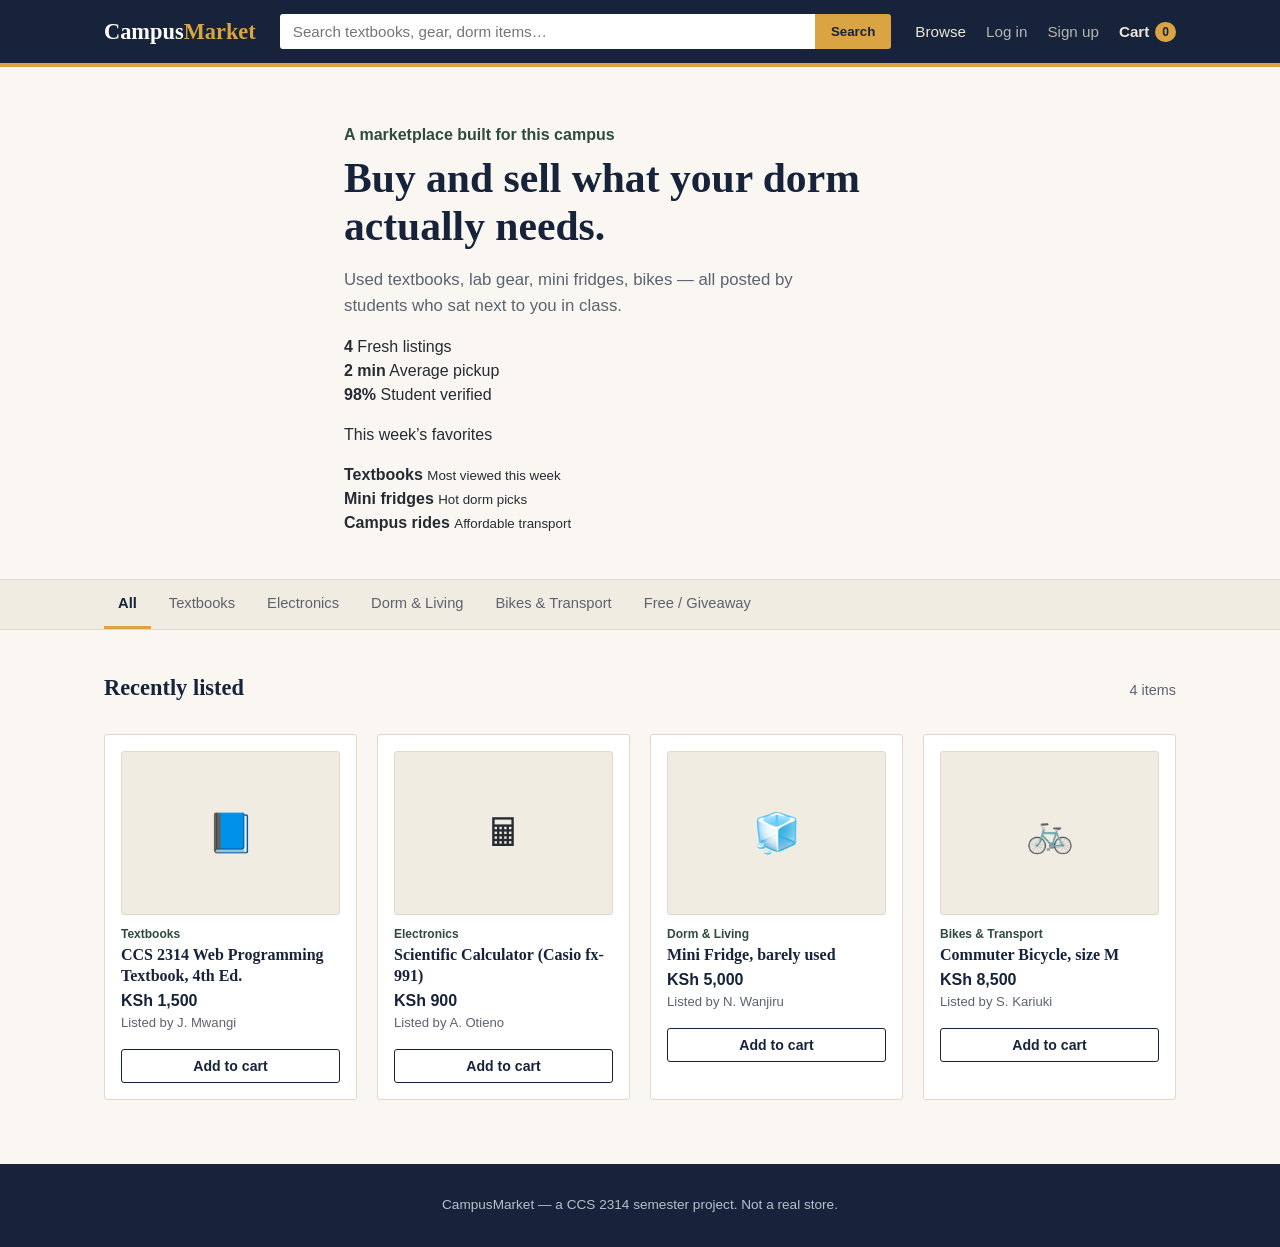
==== index.html @ c5aad67d "Improve the storefront design with more realistic campus-market styling and polished UX details." ====
<!DOCTYPE html>
<html lang="en">
<head>
  <meta charset="UTF-8">
  <meta name="viewport" content="width=device-width, initial-scale=1.0">
  <title>CampusMarket — Browse Products</title>
  <meta name="description" content="CampusMarket helps students buy and sell what they need around campus.">
  <link rel="stylesheet" href="css/style.css">
</head>
<body>

  <header class="site-header">
    <div class="header-inner">
      <a href="index.html" class="logo" aria-label="CampusMarket home">Campus<span>Market</span></a>

      <form class="search-form" id="product-search-form" role="search" action="#" method="get">
        <label for="site-search" class="visually-hidden">Search products</label>
        <input type="search" id="site-search" name="q" placeholder="Search textbooks, gear, dorm items…" aria-label="Search products">
        <button type="submit">Search</button>
      </form>

      <nav class="main-nav" aria-label="Primary">
        <ul>
          <li><a href="#catalog">Browse</a></li>
          <li><a href="#" class="nav-link-muted">Log in</a></li>
          <li><a href="#" class="nav-link-muted">Sign up</a></li>
          <li><a href="#" class="cart-link">Cart <span class="cart-count" id="cart-count">0</span></a></li>
        </ul>
      </nav>
    </div>
  </header>

  <main id="main-content">
    <section class="hero">
      <div class="hero-inner">
        <div class="hero-copy">
          <p class="hero-eyebrow">A marketplace built for this campus</p>
          <h1>Buy and sell what your dorm actually needs.</h1>
          <p class="hero-sub">Used textbooks, lab gear, mini fridges, bikes — all posted by students who sat next to you in class.</p>

          <div class="hero-meta" aria-label="Marketplace stats">
            <div>
              <strong>4</strong>
              <span>Fresh listings</span>
            </div>
            <div>
              <strong>2 min</strong>
              <span>Average pickup</span>
            </div>
            <div>
              <strong>98%</strong>
              <span>Student verified</span>
            </div>
          </div>
        </div>

        <aside class="hero-panel" aria-label="Featured list">
          <p class="panel-label">This week’s favorites</p>
          <ul>
            <li>
              <span class="dot dot-gold"></span>
              <div>
                <strong>Textbooks</strong>
                <small>Most viewed this week</small>
              </div>
            </li>
            <li>
              <span class="dot dot-green"></span>
              <div>
                <strong>Mini fridges</strong>
                <small>Hot dorm picks</small>
              </div>
            </li>
            <li>
              <span class="dot dot-ink"></span>
              <div>
                <strong>Campus rides</strong>
                <small>Affordable transport</small>
              </div>
            </li>
          </ul>
        </aside>
      </div>
    </section>

    <nav class="category-bar" aria-label="Product categories">
      <ul>
        <li><a href="#" class="category-filter active" data-category="all">All</a></li>
        <li><a href="#" class="category-filter" data-category="textbooks">Textbooks</a></li>
        <li><a href="#" class="category-filter" data-category="electronics">Electronics</a></li>
        <li><a href="#" class="category-filter" data-category="dorm">Dorm &amp; Living</a></li>
        <li><a href="#" class="category-filter" data-category="bikes">Bikes &amp; Transport</a></li>
        <li><a href="#" class="category-filter" data-category="free">Free / Giveaway</a></li>
      </ul>
    </nav>

    <section id="catalog" class="catalog" aria-label="Product catalog">
      <div class="catalog-header">
        <h2>Recently listed</h2>
        <p class="result-count"><span id="result-count" aria-live="polite">4</span> items</p>
      </div>

      <ul class="product-grid" id="product-grid">
        <li class="product-card" data-product-id="1" data-category="textbooks">
          <a href="#" class="product-card-link" aria-label="View CCS 2314 Web Programming Textbook, 4th Ed.">
            <div class="product-thumb" aria-hidden="true">📘</div>
            <p class="product-category">Textbooks</p>
            <h3 class="product-title">CCS 2314 Web Programming Textbook, 4th Ed.</h3>
            <p class="product-price">KSh 1,500</p>
            <p class="product-seller">Listed by J. Mwangi</p>
          </a>
          <button type="button" class="add-to-cart-btn" data-product-id="1">Add to cart</button>
        </li>

        <li class="product-card" data-product-id="2" data-category="electronics">
          <a href="#" class="product-card-link" aria-label="View Scientific Calculator (Casio fx-991)">
            <div class="product-thumb" aria-hidden="true">🖩</div>
            <p class="product-category">Electronics</p>
            <h3 class="product-title">Scientific Calculator (Casio fx-991)</h3>
            <p class="product-price">KSh 900</p>
            <p class="product-seller">Listed by A. Otieno</p>
          </a>
          <button type="button" class="add-to-cart-btn" data-product-id="2">Add to cart</button>
        </li>

        <li class="product-card" data-product-id="3" data-category="dorm">
          <a href="#" class="product-card-link" aria-label="View Mini Fridge, barely used">
            <div class="product-thumb" aria-hidden="true">🧊</div>
            <p class="product-category">Dorm &amp; Living</p>
            <h3 class="product-title">Mini Fridge, barely used</h3>
            <p class="product-price">KSh 5,000</p>
            <p class="product-seller">Listed by N. Wanjiru</p>
          </a>
          <button type="button" class="add-to-cart-btn" data-product-id="3">Add to cart</button>
        </li>

        <li class="product-card" data-product-id="4" data-category="bikes">
          <a href="#" class="product-card-link" aria-label="View Commuter Bicycle, size M">
            <div class="product-thumb" aria-hidden="true">🚲</div>
            <p class="product-category">Bikes &amp; Transport</p>
            <h3 class="product-title">Commuter Bicycle, size M</h3>
            <p class="product-price">KSh 8,500</p>
            <p class="product-seller">Listed by S. Kariuki</p>
          </a>
          <button type="button" class="add-to-cart-btn" data-product-id="4">Add to cart</button>
        </li>
      </ul>
    </section>
  </main>

  <footer class="site-footer">
    <p>CampusMarket — a CCS 2314 semester project. Not a real store.</p>
  </footer>

  <script src="js/main.js"></script>
</body>
</html>
---- css/style.css ----
/* =========================================================
   CampusMarket — base stylesheet
   Week 1 scope: layout, typography, responsive product grid.
   Later weeks add: JS-driven states, animation/media, and
   eventually PHP will template the .product-card markup below
   from live MySQL data — keep class names stable.
   ========================================================= */

:root {
  /* --- Color tokens ------------------------------------- */
  --color-ink:        #16233A;   /* headings, header bg */
  --color-ink-soft:    #2A3A55;
  --color-paper:       #FAF7F2;  /* page background */
  --color-paper-dim:   #F1ECE1;  /* card / section background */
  --color-gold:        #D9A441;  /* primary accent */
  --color-gold-dark:   #B9852A;
  --color-green:       #2F4B3C;  /* secondary accent, active states */
  --color-text:        #262B33;
  --color-text-muted:  #5B6270;
  --color-border:      #DEDACB;

  /* --- Type tokens ---------------------------------------- */
  --font-display: Georgia, "Source Serif Pro", "Iowan Old Style", serif;
  --font-body: -apple-system, "Segoe UI", Roboto, Helvetica, Arial, sans-serif;

  /* --- Layout tokens --------------------------------------- */
  --max-width: 1120px;
  --radius-sm: 3px;
}

/* =================== RESET / BASE =================== */
* { box-sizing: border-box; }

html, body {
  margin: 0;
  padding: 0;
}

body {
  background: var(--color-paper);
  color: var(--color-text);
  font-family: var(--font-body);
  line-height: 1.5;
  -webkit-font-smoothing: antialiased;
}

img { max-width: 100%; display: block; }

a {
  color: inherit;
  text-decoration: none;
}

ul { list-style: none; margin: 0; padding: 0; }

h1, h2, h3 {
  font-family: var(--font-display);
  color: var(--color-ink);
  margin: 0;
}

button {
  font-family: var(--font-body);
  cursor: pointer;
}

.visually-hidden {
  position: absolute;
  width: 1px; height: 1px;
  overflow: hidden;
  clip: rect(0 0 0 0);
  white-space: nowrap;
}

/* Visible keyboard focus everywhere */
a:focus-visible,
button:focus-visible,
input:focus-visible {
  outline: 3px solid var(--color-gold-dark);
  outline-offset: 2px;
}

/* =================== HEADER =================== */
.site-header {
  background: var(--color-ink);
  border-bottom: 4px solid var(--color-gold);
}

.header-inner {
  max-width: var(--max-width);
  margin: 0 auto;
  padding: 14px 24px;
  display: flex;
  align-items: center;
  gap: 24px;
  flex-wrap: wrap;
}

.logo {
  font-family: var(--font-display);
  font-size: 1.4rem;
  color: #fff;
  font-weight: 700;
  white-space: nowrap;
}

.logo span { color: var(--color-gold); }

.search-form {
  flex: 1 1 260px;
  display: flex;
  min-width: 200px;
}

.search-form input {
  flex: 1;
  padding: 8px 12px;
  border: 1px solid transparent;
  border-radius: var(--radius-sm) 0 0 var(--radius-sm);
  font-size: 0.95rem;
}

.search-form button {
  padding: 8px 16px;
  border: none;
  background: var(--color-gold);
  color: var(--color-ink);
  font-weight: 600;
  border-radius: 0 var(--radius-sm) var(--radius-sm) 0;
}

.search-form button:hover { background: var(--color-gold-dark); }

.main-nav ul {
  display: flex;
  align-items: center;
  gap: 20px;
}

.main-nav a {
  color: #EDE7D8;
  font-size: 0.95rem;
}

.main-nav a:hover { color: var(--color-gold); }

.nav-link-muted { opacity: 0.75; }

.cart-link {
  display: inline-flex;
  align-items: center;
  gap: 6px;
  font-weight: 600;
}

.cart-count {
  background: var(--color-gold);
  color: var(--color-ink);
  font-size: 0.75rem;
  font-weight: 700;
  padding: 1px 7px;
  border-radius: 999px;
}

/* =================== HERO =================== */
.hero {
  border-bottom: 1px solid var(--color-border);
}

.hero-inner {
  max-width: var(--max-width);
  margin: 0 auto;
  padding: 56px 24px 44px;
  max-width: 640px;
}

.hero-eyebrow {
  color: var(--color-green);
  font-weight: 600;
  margin: 0 0 8px;
}

.hero h1 {
  font-size: clamp(1.8rem, 4vw, 2.6rem);
  line-height: 1.15;
  margin-bottom: 14px;
}

.hero-sub {
  color: var(--color-text-muted);
  font-size: 1.05rem;
  max-width: 52ch;
}

/* =================== CATEGORY BAR =================== */
.category-bar {
  background: var(--color-paper-dim);
  border-bottom: 1px solid var(--color-border);
}

.category-bar ul {
  max-width: var(--max-width);
  margin: 0 auto;
  padding: 0 24px;
  display: flex;
  gap: 4px;
  overflow-x: auto;
}

.category-bar a {
  display: inline-block;
  padding: 12px 14px;
  font-size: 0.92rem;
  color: var(--color-text-muted);
  border-bottom: 3px solid transparent;
  white-space: nowrap;
}

.category-bar a:hover { color: var(--color-ink); }

.category-bar a.active {
  color: var(--color-ink);
  font-weight: 600;
  border-bottom-color: var(--color-gold);
}

/* =================== CATALOG =================== */
.catalog {
  max-width: var(--max-width);
  margin: 0 auto;
  padding: 36px 24px 64px;
}

.catalog-header {
  display: flex;
  align-items: baseline;
  justify-content: space-between;
  margin-bottom: 18px;
}

.catalog-header h2 { font-size: 1.4rem; }

.result-count {
  color: var(--color-text-muted);
  font-size: 0.9rem;
}

.product-grid {
  display: grid;
  grid-template-columns: repeat(auto-fill, minmax(220px, 1fr));
  gap: 20px;
}

.product-card {
  background: #fff;
  border: 1px solid var(--color-border);
  border-radius: var(--radius-sm);
  padding: 16px;
  display: flex;
  flex-direction: column;
  gap: 6px;
  position: relative;
}

.product-card-link { display: block; }

.product-thumb {
  width: 100%;
  aspect-ratio: 4 / 3;
  background: var(--color-paper-dim);
  border: 1px solid var(--color-border);
  border-radius: var(--radius-sm);
  display: flex;
  align-items: center;
  justify-content: center;
  font-size: 2.4rem;
  margin-bottom: 10px;
}

.product-category {
  margin: 0;
  font-size: 0.75rem;
  text-transform: none;
  color: var(--color-green);
  font-weight: 600;
}

.product-title {
  font-size: 1rem;
  line-height: 1.3;
  margin: 2px 0;
}

.product-price {
  margin: 0;
  font-weight: 700;
  color: var(--color-ink);
}

.product-seller {
  margin: 0;
  font-size: 0.82rem;
  color: var(--color-text-muted);
}

.add-to-cart-btn {
  margin-top: 10px;
  padding: 8px 10px;
  border: 1px solid var(--color-ink);
  background: transparent;
  color: var(--color-ink);
  border-radius: var(--radius-sm);
  font-size: 0.88rem;
  font-weight: 600;
}

.add-to-cart-btn:hover {
  background: var(--color-ink);
  color: #fff;
}

/* =================== FOOTER =================== */
.site-footer {
  background: var(--color-ink);
  color: #B9C0CC;
  text-align: center;
  padding: 18px 24px;
  font-size: 0.85rem;
}

/* =================== RESPONSIVE =================== */
@media (max-width: 640px) {
  .header-inner { flex-direction: column; align-items: stretch; }
  .main-nav ul { justify-content: space-between; }
}

/* Respect reduced motion once animation is introduced in later weeks */
@media (prefers-reduced-motion: reduce) {
  * { animation-duration: 0.001ms !important; transition-duration: 0.001ms !important; }
}
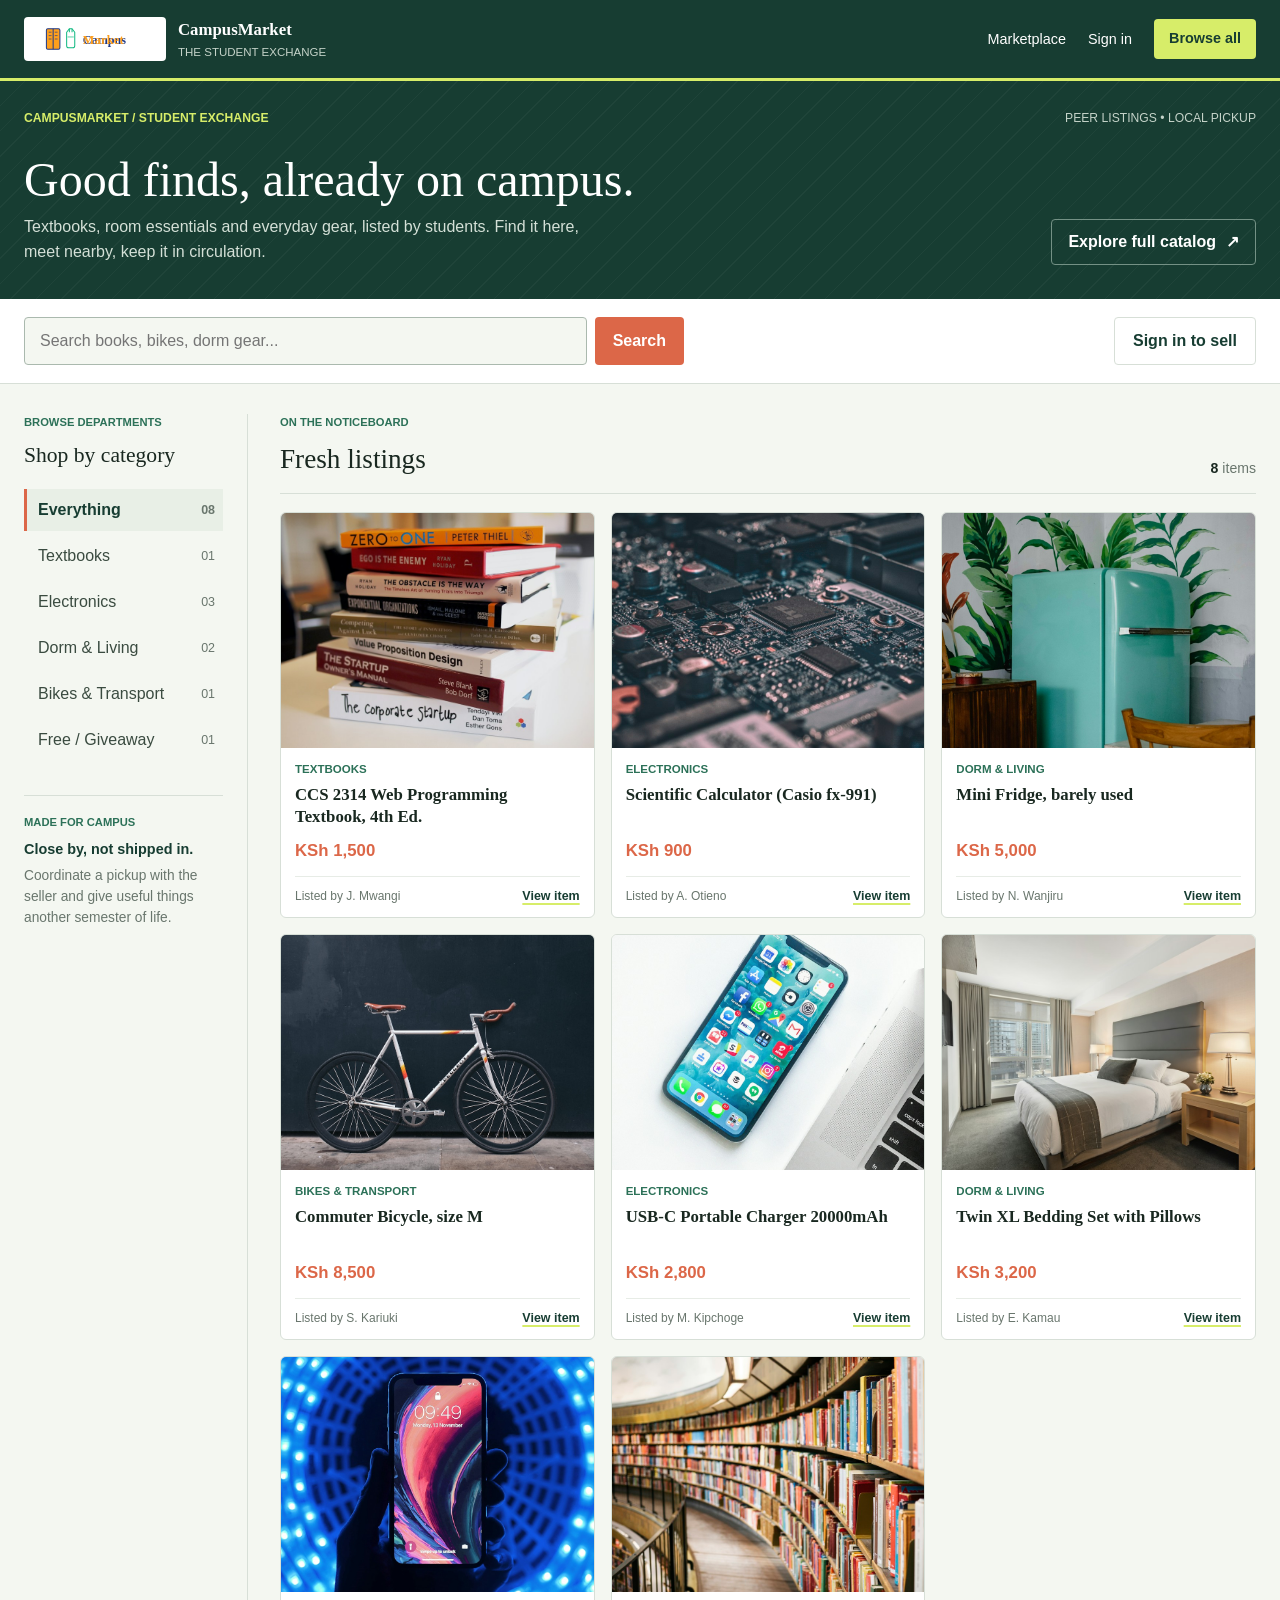
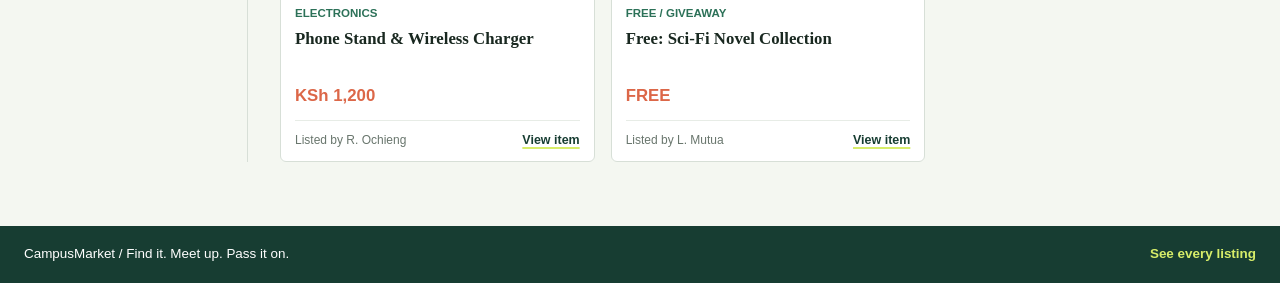
==== commit a262e6b8: "Assignment 4: build shared campus marketplace" ====
--- a/index.html
+++ b/index.html
@@ -3,155 +3,414 @@
 <head>
   <meta charset="UTF-8">
   <meta name="viewport" content="width=device-width, initial-scale=1.0">
-  <title>CampusMarket — Browse Products</title>
-  <meta name="description" content="CampusMarket helps students buy and sell what they need around campus.">
+  <title>CampusMarket — Buy &amp; Sell on Your Campus</title>
   <link rel="stylesheet" href="css/style.css">
+  <link rel="stylesheet" href="css/marketplace.css">
+  <style>
+    .landing-hero {
+      background: linear-gradient(135deg, #1E3A8A 0%, #3B82F6 50%, #10B981 100%);
+      color: white;
+      padding: 100px 24px;
+      text-align: center;
+      position: relative;
+      overflow: hidden;
+    }
+
+    .landing-hero::before {
+      content: '';
+      position: absolute;
+      width: 500px;
+      height: 500px;
+      background: radial-gradient(circle, rgba(255, 159, 28, 0.1) 0%, transparent 70%);
+      top: -150px;
+      right: -150px;
+      pointer-events: none;
+    }
+
+    .landing-hero::after {
+      content: '';
+      position: absolute;
+      width: 400px;
+      height: 400px;
+      background: radial-gradient(circle, rgba(16, 185, 129, 0.15) 0%, transparent 70%);
+      bottom: -100px;
+      left: -100px;
+      pointer-events: none;
+    }
+
+    .landing-hero-content {
+      max-width: 800px;
+      margin: 0 auto;
+      position: relative;
+      z-index: 1;
+    }
+
+    .landing-hero h1 {
+      font-size: clamp(2.5rem, 6vw, 4rem);
+      font-weight: 900;
+      margin-bottom: 20px;
+      line-height: 1.2;
+      color: white;
+    }
+
+    .landing-hero p {
+      font-size: 1.3rem;
+      margin-bottom: 40px;
+      opacity: 0.95;
+      line-height: 1.6;
+    }
+
+    .cta-buttons {
+      display: flex;
+      gap: 16px;
+      justify-content: center;
+      flex-wrap: wrap;
+    }
+
+    .cta-btn {
+      padding: 16px 40px;
+      border: none;
+      border-radius: 8px;
+      font-weight: 700;
+      font-size: 1rem;
+      cursor: pointer;
+      transition: all 0.2s ease;
+      text-decoration: none;
+      display: inline-block;
+      text-transform: uppercase;
+      letter-spacing: 0.5px;
+    }
+
+    .cta-btn-primary {
+      background: #FF9F1C;
+      color: white;
+    }
+
+    .cta-btn-primary:hover {
+      background: #E67E22;
+      transform: translateY(-2px);
+      box-shadow: 0 4px 12px rgba(255, 159, 28, 0.4);
+    }
+
+    .cta-btn-secondary {
+      background: white;
+      color: #1E3A8A;
+    }
+
+    .cta-btn-secondary:hover {
+      transform: translateY(-2px);
+      box-shadow: 0 4px 12px rgba(255, 255, 255, 0.3);
+    }
+
+    .features-section {
+      padding: 80px 24px;
+      background: #F8FAFC;
+    }
+
+    .features-container {
+      max-width: 1120px;
+      margin: 0 auto;
+    }
+
+    .section-title {
+      text-align: center;
+      font-size: 2.5rem;
+      margin-bottom: 16px;
+      color: #1E3A8A;
+    }
+
+    .section-subtitle {
+      text-align: center;
+      font-size: 1.2rem;
+      color: #6B7280;
+      margin-bottom: 60px;
+    }
+
+    .features-grid {
+      display: grid;
+      grid-template-columns: repeat(auto-fit, minmax(280px, 1fr));
+      gap: 32px;
+      margin-bottom: 80px;
+    }
+
+    .feature-card {
+      background: white;
+      padding: 40px 30px;
+      border-radius: 12px;
+      text-align: center;
+      box-shadow: 0 2px 8px rgba(0, 0, 0, 0.08);
+      transition: all 0.3s ease;
+      border: 2px solid transparent;
+    }
+
+    .feature-card:hover {
+      transform: translateY(-8px);
+      box-shadow: 0 12px 24px rgba(30, 58, 138, 0.15);
+      border-color: #FF9F1C;
+    }
+
+    .feature-icon {
+      font-size: 3rem;
+      margin-bottom: 16px;
+    }
+
+    .feature-card h3 {
+      font-size: 1.3rem;
+      margin-bottom: 12px;
+      color: #1E3A8A;
+    }
+
+    .feature-card p {
+      color: #6B7280;
+      line-height: 1.6;
+    }
+
+    .stats-section {
+      padding: 60px 24px;
+      background: linear-gradient(135deg, #1E3A8A 0%, #3B82F6 100%);
+      color: white;
+    }
+
+    .stats-container {
+      max-width: 1120px;
+      margin: 0 auto;
+      display: grid;
+      grid-template-columns: repeat(auto-fit, minmax(200px, 1fr));
+      gap: 40px;
+      text-align: center;
+    }
+
+    .stat-item h3 {
+      font-size: 2.5rem;
+      color: #FF9F1C;
+      margin-bottom: 8px;
+    }
+
+    .stat-item p {
+      font-size: 1.1rem;
+      opacity: 0.95;
+    }
+
+    .testimonials-section {
+      padding: 80px 24px;
+      background: white;
+    }
+
+    .testimonials-container {
+      max-width: 1120px;
+      margin: 0 auto;
+    }
+
+    .testimonials-grid {
+      display: grid;
+      grid-template-columns: repeat(auto-fit, minmax(300px, 1fr));
+      gap: 32px;
+    }
+
+    .testimonial-card {
+      background: #F8FAFC;
+      padding: 32px;
+      border-radius: 12px;
+      border-left: 4px solid #FF9F1C;
+    }
+
+    .testimonial-stars {
+      color: #FF9F1C;
+      font-size: 1.2rem;
+      margin-bottom: 12px;
+    }
+
+    .testimonial-text {
+      color: #1F2937;
+      margin-bottom: 16px;
+      line-height: 1.6;
+      font-style: italic;
+    }
+
+    .testimonial-author {
+      display: flex;
+      align-items: center;
+      gap: 12px;
+    }
+
+    .author-avatar {
+      font-size: 2rem;
+    }
+
+    .author-info h4 {
+      margin: 0;
+      color: #1E3A8A;
+    }
+
+    .author-info p {
+      margin: 0;
+      color: #6B7280;
+      font-size: 0.9rem;
+    }
+
+    .cta-section {
+      padding: 80px 24px;
+      background: linear-gradient(135deg, #FF9F1C 0%, #E67E22 100%);
+      color: white;
+      text-align: center;
+    }
+
+    .cta-section-content {
+      max-width: 600px;
+      margin: 0 auto;
+    }
+
+    .cta-section h2 {
+      font-size: 2.5rem;
+      margin-bottom: 20px;
+      color: white;
+    }
+
+    .cta-section p {
+      font-size: 1.2rem;
+      margin-bottom: 32px;
+      opacity: 0.95;
+    }
+
+    @media (max-width: 768px) {
+      .landing-hero {
+        padding: 60px 24px;
+      }
+
+      .landing-hero h1 {
+        font-size: 2rem;
+      }
+
+      .landing-hero p {
+        font-size: 1.1rem;
+      }
+
+      .cta-buttons {
+        flex-direction: column;
+      }
+
+      .cta-btn {
+        width: 100%;
+      }
+
+      .section-title {
+        font-size: 1.8rem;
+      }
+
+      .stats-container {
+        grid-template-columns: 1fr 1fr;
+      }
+    }
+
+    @media (max-width: 480px) {
+      .features-grid,
+      .testimonials-grid,
+      .stats-container {
+        grid-template-columns: minmax(0, 1fr);
+      }
+
+      .feature-card,
+      .testimonial-card,
+      .stat-item {
+        min-width: 0;
+        overflow-wrap: anywhere;
+      }
+    }
+  </style>
 </head>
-<body>
-
-  <header class="site-header">
-    <div class="header-inner">
-      <a href="index.html" class="logo" aria-label="CampusMarket home">Campus<span>Market</span></a>
-
-      <form class="search-form" id="product-search-form" role="search" action="#" method="get">
-        <label for="site-search" class="visually-hidden">Search products</label>
-        <input type="search" id="site-search" name="q" placeholder="Search textbooks, gear, dorm items…" aria-label="Search products">
-        <button type="submit">Search</button>
-      </form>
-
-      <nav class="main-nav" aria-label="Primary">
+<body class="market-body">
+
+  <!-- ============ SITE HEADER ============ -->
+  <header class="market-header">
+    <div class="market-header-inner">
+      <a href="index.html" class="market-brand" aria-label="CampusMarket home">
+        <img src="logo.svg" alt="CampusMarket" class="logo-img">
+        <span class="market-brand-copy">
+          <strong>CampusMarket</strong>
+          <span>THE STUDENT EXCHANGE</span>
+        </span>
+      </a>
+      <nav class="market-nav" aria-label="Primary">
         <ul>
-          <li><a href="#catalog">Browse</a></li>
-          <li><a href="#" class="nav-link-muted">Log in</a></li>
-          <li><a href="#" class="nav-link-muted">Sign up</a></li>
-          <li><a href="#" class="cart-link">Cart <span class="cart-count" id="cart-count">0</span></a></li>
+          <li><a href="#home-listings">Marketplace</a></li>
+          <li><a href="login.html">Sign in</a></li>
+          <li><a href="catalog.html" class="market-nav-cta">Browse all</a></li>
         </ul>
       </nav>
     </div>
   </header>
 
-  <main id="main-content">
-    <section class="hero">
-      <div class="hero-inner">
-        <div class="hero-copy">
-          <p class="hero-eyebrow">A marketplace built for this campus</p>
-          <h1>Buy and sell what your dorm actually needs.</h1>
-          <p class="hero-sub">Used textbooks, lab gear, mini fridges, bikes — all posted by students who sat next to you in class.</p>
-
-          <div class="hero-meta" aria-label="Marketplace stats">
-            <div>
-              <strong>4</strong>
-              <span>Fresh listings</span>
-            </div>
-            <div>
-              <strong>2 min</strong>
-              <span>Average pickup</span>
-            </div>
-            <div>
-              <strong>98%</strong>
-              <span>Student verified</span>
-            </div>
+  <main id="main-content" class="marketplace-home">
+    <section class="market-masthead" aria-labelledby="market-heading">
+      <div class="market-masthead-inner">
+        <div class="market-masthead-meta">
+          <span class="market-kicker">CampusMarket / student exchange</span>
+          <span>Peer listings <span aria-hidden="true">•</span> local pickup</span>
+        </div>
+        <div class="market-title-row">
+          <div class="market-title-copy">
+            <h1 id="market-heading">Good finds, already on campus.</h1>
+            <p>Textbooks, room essentials and everyday gear, listed by students. Find it here, meet nearby, keep it in circulation.</p>
           </div>
+          <a class="market-catalog-link" href="catalog.html">Explore full catalog <span aria-hidden="true">&#8599;</span></a>
         </div>
-
-        <aside class="hero-panel" aria-label="Featured list">
-          <p class="panel-label">This week’s favorites</p>
-          <ul>
-            <li>
-              <span class="dot dot-gold"></span>
-              <div>
-                <strong>Textbooks</strong>
-                <small>Most viewed this week</small>
-              </div>
-            </li>
-            <li>
-              <span class="dot dot-green"></span>
-              <div>
-                <strong>Mini fridges</strong>
-                <small>Hot dorm picks</small>
-              </div>
-            </li>
-            <li>
-              <span class="dot dot-ink"></span>
-              <div>
-                <strong>Campus rides</strong>
-                <small>Affordable transport</small>
-              </div>
-            </li>
-          </ul>
-        </aside>
       </div>
     </section>
 
-    <nav class="category-bar" aria-label="Product categories">
-      <ul>
-        <li><a href="#" class="category-filter active" data-category="all">All</a></li>
-        <li><a href="#" class="category-filter" data-category="textbooks">Textbooks</a></li>
-        <li><a href="#" class="category-filter" data-category="electronics">Electronics</a></li>
-        <li><a href="#" class="category-filter" data-category="dorm">Dorm &amp; Living</a></li>
-        <li><a href="#" class="category-filter" data-category="bikes">Bikes &amp; Transport</a></li>
-        <li><a href="#" class="category-filter" data-category="free">Free / Giveaway</a></li>
-      </ul>
-    </nav>
-
-    <section id="catalog" class="catalog" aria-label="Product catalog">
-      <div class="catalog-header">
-        <h2>Recently listed</h2>
-        <p class="result-count"><span id="result-count" aria-live="polite">4</span> items</p>
+    <section class="market-toolbar" aria-label="Search listings">
+      <div class="market-toolbar-inner">
+        <form class="market-search" id="home-search" role="search">
+          <label for="home-search-input" class="visually-hidden">Search campus listings</label>
+          <input id="home-search-input" type="search" placeholder="Search books, bikes, dorm gear...">
+          <button type="submit">Search</button>
+        </form>
+        <a class="market-sell-link" href="login.html">Sign in to sell</a>
       </div>
-
-      <ul class="product-grid" id="product-grid">
-        <li class="product-card" data-product-id="1" data-category="textbooks">
-          <a href="#" class="product-card-link" aria-label="View CCS 2314 Web Programming Textbook, 4th Ed.">
-            <div class="product-thumb" aria-hidden="true">📘</div>
-            <p class="product-category">Textbooks</p>
-            <h3 class="product-title">CCS 2314 Web Programming Textbook, 4th Ed.</h3>
-            <p class="product-price">KSh 1,500</p>
-            <p class="product-seller">Listed by J. Mwangi</p>
-          </a>
-          <button type="button" class="add-to-cart-btn" data-product-id="1">Add to cart</button>
-        </li>
-
-        <li class="product-card" data-product-id="2" data-category="electronics">
-          <a href="#" class="product-card-link" aria-label="View Scientific Calculator (Casio fx-991)">
-            <div class="product-thumb" aria-hidden="true">🖩</div>
-            <p class="product-category">Electronics</p>
-            <h3 class="product-title">Scientific Calculator (Casio fx-991)</h3>
-            <p class="product-price">KSh 900</p>
-            <p class="product-seller">Listed by A. Otieno</p>
-          </a>
-          <button type="button" class="add-to-cart-btn" data-product-id="2">Add to cart</button>
-        </li>
-
-        <li class="product-card" data-product-id="3" data-category="dorm">
-          <a href="#" class="product-card-link" aria-label="View Mini Fridge, barely used">
-            <div class="product-thumb" aria-hidden="true">🧊</div>
-            <p class="product-category">Dorm &amp; Living</p>
-            <h3 class="product-title">Mini Fridge, barely used</h3>
-            <p class="product-price">KSh 5,000</p>
-            <p class="product-seller">Listed by N. Wanjiru</p>
-          </a>
-          <button type="button" class="add-to-cart-btn" data-product-id="3">Add to cart</button>
-        </li>
-
-        <li class="product-card" data-product-id="4" data-category="bikes">
-          <a href="#" class="product-card-link" aria-label="View Commuter Bicycle, size M">
-            <div class="product-thumb" aria-hidden="true">🚲</div>
-            <p class="product-category">Bikes &amp; Transport</p>
-            <h3 class="product-title">Commuter Bicycle, size M</h3>
-            <p class="product-price">KSh 8,500</p>
-            <p class="product-seller">Listed by S. Kariuki</p>
-          </a>
-          <button type="button" class="add-to-cart-btn" data-product-id="4">Add to cart</button>
-        </li>
-      </ul>
     </section>
+
+    <div class="marketplace-content">
+      <aside class="market-filter-rail" aria-labelledby="market-categories-heading">
+        <p class="market-section-label">Browse departments</p>
+        <h2 id="market-categories-heading">Shop by category</h2>
+        <nav class="market-category-list" aria-label="Filter listings">
+          <button type="button" class="market-category-button is-selected" data-home-category="all" aria-pressed="true">Everything <span class="market-category-count" data-count-category="all"></span></button>
+          <button type="button" class="market-category-button" data-home-category="textbooks" aria-pressed="false">Textbooks <span class="market-category-count" data-count-category="textbooks"></span></button>
+          <button type="button" class="market-category-button" data-home-category="electronics" aria-pressed="false">Electronics <span class="market-category-count" data-count-category="electronics"></span></button>
+          <button type="button" class="market-category-button" data-home-category="dorm" aria-pressed="false">Dorm &amp; Living <span class="market-category-count" data-count-category="dorm"></span></button>
+          <button type="button" class="market-category-button" data-home-category="bikes" aria-pressed="false">Bikes &amp; Transport <span class="market-category-count" data-count-category="bikes"></span></button>
+          <button type="button" class="market-category-button" data-home-category="free" aria-pressed="false">Free / Giveaway <span class="market-category-count" data-count-category="free"></span></button>
+        </nav>
+        <div class="market-pickup-note">
+          <p class="market-section-label">Made for campus</p>
+          <strong>Close by, not shipped in.</strong>
+          <p>Coordinate a pickup with the seller and give useful things another semester of life.</p>
+        </div>
+      </aside>
+
+      <section class="market-listings" id="home-listings" aria-labelledby="home-listings-heading">
+        <div class="market-listings-heading">
+          <div>
+            <p class="market-section-label">On the noticeboard</p>
+            <h2 id="home-listings-heading">Fresh listings</h2>
+          </div>
+          <p><strong id="home-result-count" aria-live="polite">8</strong> items</p>
+        </div>
+        <ul class="market-product-grid" id="home-product-grid"></ul>
+        <p class="market-empty-state" id="home-empty-state" hidden>No listings match that search. Try another category or keyword.</p>
+      </section>
+    </div>
   </main>
-
-  <footer class="site-footer">
-    <p>CampusMarket — a CCS 2314 semester project. Not a real store.</p>
+  </main>
+
+  <!-- ============ FOOTER ============ -->
+  <footer class="market-footer">
+    <div class="market-footer-inner">
+      <span>CampusMarket <span aria-hidden="true">/</span> Find it. Meet up. Pass it on.</span>
+      <a href="catalog.html">See every listing</a>
+    </div>
   </footer>
 
-  <script src="js/main.js"></script>
+  <script src="js/products.js"></script>
+  <script src="js/home.js"></script>
 </body>
 </html>
--- a/css/style.css
+++ b/css/style.css
@@ -1,23 +1,21 @@
 /* =========================================================
-   CampusMarket — base stylesheet
-   Week 1 scope: layout, typography, responsive product grid.
-   Later weeks add: JS-driven states, animation/media, and
-   eventually PHP will template the .product-card markup below
-   from live MySQL data — keep class names stable.
+   CampusMarket — Enhanced stylesheet
+   Fully functional e-commerce store with modern design
    ========================================================= */
 
 :root {
   /* --- Color tokens ------------------------------------- */
-  --color-ink:        #16233A;   /* headings, header bg */
-  --color-ink-soft:    #2A3A55;
-  --color-paper:       #FAF7F2;  /* page background */
-  --color-paper-dim:   #F1ECE1;  /* card / section background */
-  --color-gold:        #D9A441;  /* primary accent */
-  --color-gold-dark:   #B9852A;
-  --color-green:       #2F4B3C;  /* secondary accent, active states */
-  --color-text:        #262B33;
-  --color-text-muted:  #5B6270;
-  --color-border:      #DEDACB;
+  --color-ink:        #1E3A8A;   /* headings, header bg - vibrant blue */
+  --color-ink-soft:    #3B82F6;  /* softer blue for gradients */
+  --color-paper:       #F8FAFC;  /* page background - clean white */
+  --color-paper-dim:   #F1F5F9;  /* card / section background - light blue tint */
+  --color-gold:        #FF9F1C;  /* primary accent - vibrant orange */
+  --color-gold-dark:   #E67E22;  /* darker orange for hover */
+  --color-green:       #10B981;  /* secondary accent - vibrant teal green */
+  --color-text:        #1F2937;  /* darker gray for better readability */
+  --color-text-muted:  #6B7280;  /* muted gray */
+  --color-border:      #E5E7EB;  /* light gray border */
+  --color-danger:      #EF4444;  /* red for delete/close */
 
   /* --- Type tokens ---------------------------------------- */
   --font-display: Georgia, "Source Serif Pro", "Iowan Old Style", serif;
@@ -26,6 +24,7 @@
   /* --- Layout tokens --------------------------------------- */
   --max-width: 1120px;
   --radius-sm: 3px;
+  --radius-md: 8px;
 }
 
 /* =================== RESET / BASE =================== */
@@ -42,6 +41,7 @@
   font-family: var(--font-body);
   line-height: 1.5;
   -webkit-font-smoothing: antialiased;
+  overflow-x: hidden;
 }
 
 img { max-width: 100%; display: block; }
@@ -62,6 +62,10 @@
 button {
   font-family: var(--font-body);
   cursor: pointer;
+}
+
+input, select {
+  font-family: var(--font-body);
 }
 
 .visually-hidden {
@@ -75,266 +79,974 @@
 /* Visible keyboard focus everywhere */
 a:focus-visible,
 button:focus-visible,
-input:focus-visible {
+input:focus-visible,
+select:focus-visible {
   outline: 3px solid var(--color-gold-dark);
   outline-offset: 2px;
 }
 
 /* =================== HEADER =================== */
 .site-header {
-  background: var(--color-ink);
+  background: linear-gradient(135deg, var(--color-ink) 0%, var(--color-ink-soft) 100%);
   border-bottom: 4px solid var(--color-gold);
+  box-shadow: 0 2px 8px rgba(0, 0, 0, 0.1);
+  position: sticky;
+  top: 0;
+  z-index: 100;
 }
 
 .header-inner {
   max-width: var(--max-width);
   margin: 0 auto;
-  padding: 14px 24px;
+  padding: 12px 24px;
   display: flex;
   align-items: center;
   gap: 24px;
   flex-wrap: wrap;
 }
 
-.logo {
-  font-family: var(--font-display);
-  font-size: 1.4rem;
-  color: #fff;
-  font-weight: 700;
-  white-space: nowrap;
-}
-
-.logo span { color: var(--color-gold); }
-
+.logo-link {
+  display: flex;
+  align-items: center;
+  transition: transform 0.2s ease;
+}
+
+.logo-link:hover {
+  transform: scale(1.05);
+}
+
+.logo-img {
+  height: 50px;
+  width: auto;
+}
+
+/* Search form */
 .search-form {
-  flex: 1 1 260px;
-  display: flex;
-  min-width: 200px;
+  display: flex;
+  gap: 8px;
+  flex: 1;
+  min-width: 250px;
 }
 
 .search-form input {
   flex: 1;
-  padding: 8px 12px;
-  border: 1px solid transparent;
-  border-radius: var(--radius-sm) 0 0 var(--radius-sm);
+  padding: 12px 16px;
+  border: 2px solid var(--color-paper);
+  border-radius: var(--radius-md);
   font-size: 0.95rem;
+  background: var(--color-paper);
+  transition: all 0.2s ease;
+}
+
+.search-form input:focus {
+  border-color: var(--color-gold);
+  box-shadow: 0 0 0 3px rgba(255, 159, 28, 0.1);
 }
 
 .search-form button {
+  padding: 12px 28px;
+  background: var(--color-gold);
+  color: white;
+  border: none;
+  border-radius: var(--radius-md);
+  font-weight: 600;
+  transition: all 0.2s ease;
+  cursor: pointer;
+}
+
+.search-form button:hover {
+  background: var(--color-gold-dark);
+  transform: translateY(-2px);
+  box-shadow: 0 4px 12px rgba(255, 159, 28, 0.3);
+}
+
+/* Main navigation */
+.main-nav ul {
+  display: flex;
+  gap: 24px;
+}
+
+.main-nav a {
+  color: var(--color-paper);
+  font-size: 0.95rem;
+  font-weight: 500;
+  transition: all 0.2s ease;
+  position: relative;
+}
+
+.main-nav a:hover {
+  color: var(--color-gold);
+}
+
+.nav-link-muted {
+  opacity: 0.8;
+}
+
+.cart-link {
+  background: var(--color-gold);
+  color: var(--color-ink) !important;
   padding: 8px 16px;
-  border: none;
-  background: var(--color-gold);
-  color: var(--color-ink);
+  border-radius: var(--radius-md);
   font-weight: 600;
-  border-radius: 0 var(--radius-sm) var(--radius-sm) 0;
-}
-
-.search-form button:hover { background: var(--color-gold-dark); }
-
-.main-nav ul {
-  display: flex;
-  align-items: center;
-  gap: 20px;
-}
-
-.main-nav a {
-  color: #EDE7D8;
-  font-size: 0.95rem;
-}
-
-.main-nav a:hover { color: var(--color-gold); }
-
-.nav-link-muted { opacity: 0.75; }
-
-.cart-link {
-  display: inline-flex;
+  display: flex;
   align-items: center;
   gap: 6px;
-  font-weight: 600;
+  position: relative;
+  transition: all 0.2s ease;
+}
+
+.cart-link:hover {
+  background: var(--color-gold-dark);
+  transform: translateY(-2px);
+  box-shadow: 0 4px 12px rgba(255, 159, 28, 0.3);
 }
 
 .cart-count {
-  background: var(--color-gold);
+  background: var(--color-ink);
+  color: var(--color-gold);
+  padding: 2px 8px;
+  border-radius: 12px;
+  font-weight: bold;
+  font-size: 0.8rem;
+  min-width: 20px;
+  text-align: center;
+}
+
+/* =================== FEATURED GALLERY =================== */
+.featured-gallery {
+  max-width: var(--max-width);
+  margin: 32px auto 0;
+  padding: 0 24px;
+  display: grid;
+  grid-template-columns: 44px minmax(0, 1fr) 44px;
+  align-items: center;
+  gap: 16px;
+}
+
+.gallery-slide {
+  margin: 0;
+  display: grid;
+  grid-template-columns: minmax(0, 1.2fr) minmax(220px, 0.8fr);
+  align-items: center;
+  gap: 24px;
+  min-width: 0;
+}
+
+.gallery-slide img {
+  width: 100%;
+  height: 320px;
+  object-fit: cover;
+  border-radius: var(--radius-md);
+  background: var(--color-paper-dim);
+}
+
+.gallery-slide figcaption { min-width: 0; }
+.gallery-slide h2 { overflow-wrap: anywhere; }
+.gallery-slide figcaption > p:last-child { color: var(--color-green); font-weight: 700; }
+
+.gallery-control {
+  width: 44px;
+  height: 44px;
+  border: 1px solid var(--color-border);
+  border-radius: 50%;
+  background: white;
   color: var(--color-ink);
-  font-size: 0.75rem;
-  font-weight: 700;
-  padding: 1px 7px;
-  border-radius: 999px;
-}
-
-/* =================== HERO =================== */
+  font-size: 1.25rem;
+  transition: background 0.2s ease, color 0.2s ease;
+}
+
+.gallery-control:hover:not(:disabled) { background: var(--color-ink); color: white; }
+.gallery-control:disabled { opacity: 0.45; cursor: not-allowed; }
+.product-image {
+  width: 100%;
+  height: 190px;
+  object-fit: cover;
+  border-radius: var(--radius-sm);
+  background: var(--color-paper-dim);
+}
+.product-card[hidden] { display: none; }
+
+/* =================== HERO SECTION =================== */
 .hero {
-  border-bottom: 1px solid var(--color-border);
+  background: linear-gradient(135deg, var(--color-ink) 0%, var(--color-ink-soft) 100%);
+  color: var(--color-paper);
+  padding: 80px 24px;
+  text-align: center;
+  position: relative;
+  overflow: hidden;
+}
+
+.hero::before {
+  content: '';
+  position: absolute;
+  width: 400px;
+  height: 400px;
+  background: radial-gradient(circle, rgba(255, 159, 28, 0.1) 0%, transparent 70%);
+  top: -100px;
+  right: -100px;
+  pointer-events: none;
+}
+
+.hero::after {
+  content: '';
+  position: absolute;
+  width: 300px;
+  height: 300px;
+  background: radial-gradient(circle, rgba(16, 185, 129, 0.1) 0%, transparent 70%);
+  bottom: -50px;
+  left: -50px;
+  pointer-events: none;
 }
 
 .hero-inner {
   max-width: var(--max-width);
   margin: 0 auto;
-  padding: 56px 24px 44px;
-  max-width: 640px;
+  position: relative;
+  z-index: 1;
 }
 
 .hero-eyebrow {
-  color: var(--color-green);
-  font-weight: 600;
-  margin: 0 0 8px;
+  font-size: 0.95rem;
+  font-weight: 700;
+  color: var(--color-gold);
+  margin-bottom: 16px;
+  text-transform: uppercase;
+  letter-spacing: 2px;
 }
 
 .hero h1 {
-  font-size: clamp(1.8rem, 4vw, 2.6rem);
-  line-height: 1.15;
-  margin-bottom: 14px;
+  font-size: clamp(2.2rem, 5vw, 3.8rem);
+  margin-bottom: 20px;
+  color: var(--color-paper);
+  line-height: 1.2;
+  font-weight: 800;
+  text-shadow: 2px 2px 4px rgba(0, 0, 0, 0.1);
 }
 
 .hero-sub {
-  color: var(--color-text-muted);
-  font-size: 1.05rem;
-  max-width: 52ch;
+  font-size: 1.2rem;
+  color: rgba(248, 250, 252, 0.95);
+  margin: 0;
+  max-width: 650px;
+  margin: 0 auto;
+  line-height: 1.6;
 }
 
 /* =================== CATEGORY BAR =================== */
 .category-bar {
-  background: var(--color-paper-dim);
-  border-bottom: 1px solid var(--color-border);
+  background: linear-gradient(to bottom, var(--color-paper-dim), white);
+  padding: 24px;
+  border-bottom: 2px solid var(--color-border);
+  position: sticky;
+  top: 80px;
+  z-index: 50;
+  box-shadow: 0 2px 8px rgba(0, 0, 0, 0.05);
 }
 
 .category-bar ul {
   max-width: var(--max-width);
   margin: 0 auto;
-  padding: 0 24px;
-  display: flex;
-  gap: 4px;
-  overflow-x: auto;
+  display: flex;
+  gap: 12px;
+  flex-wrap: wrap;
+  justify-content: center;
 }
 
 .category-bar a {
-  display: inline-block;
-  padding: 12px 14px;
-  font-size: 0.92rem;
-  color: var(--color-text-muted);
-  border-bottom: 3px solid transparent;
-  white-space: nowrap;
-}
-
-.category-bar a:hover { color: var(--color-ink); }
+  padding: 10px 18px;
+  border-radius: var(--radius-md);
+  color: var(--color-text);
+  font-size: 0.95rem;
+  font-weight: 500;
+  border: 2px solid transparent;
+  transition: all 0.2s ease;
+  cursor: pointer;
+}
+
+.category-bar a:hover {
+  border-color: var(--color-gold);
+  color: var(--color-gold);
+  background: rgba(255, 159, 28, 0.05);
+}
 
 .category-bar a.active {
-  color: var(--color-ink);
-  font-weight: 600;
-  border-bottom-color: var(--color-gold);
+  background: var(--color-gold);
+  color: white;
+  border-color: var(--color-gold);
+  font-weight: 700;
+  box-shadow: 0 4px 12px rgba(255, 159, 28, 0.3);
 }
 
 /* =================== CATALOG =================== */
 .catalog {
   max-width: var(--max-width);
-  margin: 0 auto;
-  padding: 36px 24px 64px;
+  margin: 40px auto 0;
+  padding: 0 24px;
 }
 
 .catalog-header {
   display: flex;
+  justify-content: space-between;
   align-items: baseline;
-  justify-content: space-between;
-  margin-bottom: 18px;
-}
-
-.catalog-header h2 { font-size: 1.4rem; }
+  margin-bottom: 40px;
+  padding-bottom: 20px;
+  border-bottom: 2px solid var(--color-border);
+}
+
+.catalog-header h2 {
+  font-size: 2rem;
+  font-weight: 800;
+}
 
 .result-count {
   color: var(--color-text-muted);
-  font-size: 0.9rem;
-}
-
+  font-size: 1rem;
+  font-weight: 500;
+}
+
+/* Product Grid */
 .product-grid {
   display: grid;
-  grid-template-columns: repeat(auto-fill, minmax(220px, 1fr));
-  gap: 20px;
-}
-
+  grid-template-columns: repeat(auto-fill, minmax(280px, 1fr));
+  gap: 28px;
+  margin-bottom: 80px;
+}
+
+/* Product Card */
 .product-card {
-  background: #fff;
-  border: 1px solid var(--color-border);
-  border-radius: var(--radius-sm);
-  padding: 16px;
+  background: white;
+  border: 2px solid var(--color-border);
+  border-radius: var(--radius-md);
+  overflow: hidden;
   display: flex;
   flex-direction: column;
-  gap: 6px;
-  position: relative;
-}
-
-.product-card-link { display: block; }
+  transition: all 0.3s ease;
+  box-shadow: 0 2px 8px rgba(0, 0, 0, 0.08);
+}
+
+.product-card:hover {
+  transform: translateY(-8px);
+  box-shadow: 0 12px 24px rgba(30, 58, 138, 0.15);
+  border-color: var(--color-gold);
+}
+
+.product-card-link {
+  flex: 1;
+  padding: 24px;
+  display: flex;
+  flex-direction: column;
+  gap: 12px;
+}
 
 .product-thumb {
-  width: 100%;
-  aspect-ratio: 4 / 3;
-  background: var(--color-paper-dim);
-  border: 1px solid var(--color-border);
-  border-radius: var(--radius-sm);
+  font-size: 3.5rem;
+  text-align: center;
+  margin-bottom: 8px;
+  transition: transform 0.2s ease;
+}
+
+.product-card:hover .product-thumb {
+  transform: scale(1.1) rotate(5deg);
+}
+
+.product-category {
+  font-size: 0.75rem;
+  font-weight: 700;
+  color: var(--color-gold);
+  text-transform: uppercase;
+  letter-spacing: 1px;
+  margin: 0;
+}
+
+.product-title {
+  font-size: 1.1rem;
+  font-weight: 700;
+  color: var(--color-ink);
+  line-height: 1.4;
+  margin: 8px 0;
+}
+
+.product-price {
+  font-size: 1.4rem;
+  font-weight: 800;
+  color: var(--color-gold);
+  margin: 12px 0;
+}
+
+.product-seller {
+  font-size: 0.85rem;
+  color: var(--color-text-muted);
+  margin: 8px 0 0 0;
+  margin-top: auto;
+}
+
+.add-to-cart-btn {
+  background: linear-gradient(135deg, var(--color-green) 0%, #059669 100%);
+  color: white;
+  border: none;
+  padding: 14px 20px;
+  margin: 0;
+  font-weight: 700;
+  font-size: 0.95rem;
+  transition: all 0.2s ease;
+  cursor: pointer;
+  border-radius: 0;
+  text-transform: uppercase;
+  letter-spacing: 0.5px;
+}
+
+.add-to-cart-btn:hover {
+  background: linear-gradient(135deg, #059669 0%, #047857 100%);
+  transform: translateY(-2px);
+  box-shadow: 0 4px 12px rgba(16, 185, 129, 0.3);
+}
+
+.add-to-cart-btn:active {
+  transform: translateY(0);
+}
+
+/* =================== SHOPPING CART SIDEBAR =================== */
+.cart-sidebar {
+  position: fixed;
+  right: -400px;
+  top: 0;
+  width: 400px;
+  height: 100vh;
+  background: white;
+  box-shadow: -4px 0 16px rgba(0, 0, 0, 0.1);
+  display: flex;
+  flex-direction: column;
+  z-index: 200;
+  transition: right 0.3s ease;
+  border-left: 4px solid var(--color-gold);
+}
+
+.cart-sidebar.open {
+  right: 0;
+}
+
+.cart-header {
+  padding: 20px;
+  border-bottom: 2px solid var(--color-border);
+  display: flex;
+  justify-content: space-between;
+  align-items: center;
+  background: linear-gradient(135deg, var(--color-ink) 0%, var(--color-ink-soft) 100%);
+  color: white;
+}
+
+.cart-header h2 {
+  margin: 0;
+  color: white;
+  font-size: 1.5rem;
+}
+
+.close-cart {
+  background: none;
+  border: none;
+  font-size: 1.5rem;
+  color: white;
+  cursor: pointer;
+  padding: 0;
+  width: 32px;
+  height: 32px;
   display: flex;
   align-items: center;
   justify-content: center;
-  font-size: 2.4rem;
-  margin-bottom: 10px;
-}
-
-.product-category {
+  transition: transform 0.2s ease;
+}
+
+.close-cart:hover {
+  transform: scale(1.2);
+}
+
+.cart-items {
+  flex: 1;
+  overflow-y: auto;
+  padding: 20px;
+}
+
+.empty-cart {
+  text-align: center;
+  color: var(--color-text-muted);
+  padding: 40px 20px;
+  font-size: 1rem;
+}
+
+.cart-item {
+  display: flex;
+  gap: 12px;
+  padding: 16px;
+  border: 1px solid var(--color-border);
+  border-radius: var(--radius-md);
+  margin-bottom: 12px;
+  background: var(--color-paper-dim);
+}
+
+.cart-item-info {
+  flex: 1;
+}
+
+.cart-item-title {
+  font-weight: 700;
+  color: var(--color-ink);
+  margin: 0 0 4px 0;
+  font-size: 0.95rem;
+}
+
+.cart-item-price {
+  color: var(--color-gold);
+  font-weight: 700;
+  margin: 4px 0;
+}
+
+.cart-item-qty {
+  display: flex;
+  gap: 8px;
+  align-items: center;
+  margin-top: 8px;
+}
+
+.qty-btn {
+  background: var(--color-gold);
+  color: white;
+  border: none;
+  width: 28px;
+  height: 28px;
+  border-radius: 4px;
+  cursor: pointer;
+  font-weight: 700;
+  transition: all 0.2s ease;
+}
+
+.qty-btn:hover {
+  background: var(--color-gold-dark);
+}
+
+.cart-item-remove {
+  background: var(--color-danger);
+  color: white;
+  border: none;
+  padding: 6px 10px;
+  border-radius: 4px;
+  cursor: pointer;
+  font-size: 0.85rem;
+  font-weight: 600;
+  transition: all 0.2s ease;
+}
+
+.cart-item-remove:hover {
+  background: #DC2626;
+}
+
+.cart-footer {
+  padding: 20px;
+  border-top: 2px solid var(--color-border);
+  background: var(--color-paper-dim);
+}
+
+.cart-total {
+  display: flex;
+  justify-content: space-between;
+  align-items: center;
+  margin-bottom: 16px;
+  font-size: 1.2rem;
+  font-weight: 700;
+  color: var(--color-ink);
+}
+
+.total-price {
+  color: var(--color-gold);
+}
+
+.checkout-btn {
+  width: 100%;
+  padding: 16px;
+  background: linear-gradient(135deg, var(--color-green) 0%, #059669 100%);
+  color: white;
+  border: none;
+  border-radius: var(--radius-md);
+  font-weight: 700;
+  font-size: 1rem;
+  cursor: pointer;
+  transition: all 0.2s ease;
+  text-transform: uppercase;
+  letter-spacing: 0.5px;
+}
+
+.checkout-btn:hover:not(:disabled) {
+  transform: translateY(-2px);
+  box-shadow: 0 4px 12px rgba(16, 185, 129, 0.3);
+}
+
+.checkout-btn:disabled {
+  opacity: 0.5;
+  cursor: not-allowed;
+}
+
+/* =================== MODALS =================== */
+.modal {
+  position: fixed;
+  top: 0;
+  left: 0;
+  right: 0;
+  bottom: 0;
+  background: rgba(0, 0, 0, 0.6);
+  display: none;
+  align-items: center;
+  justify-content: center;
+  z-index: 300;
+  padding: 20px;
+}
+
+.modal.open {
+  display: flex;
+}
+
+.modal-content {
+  background: white;
+  border-radius: var(--radius-md);
+  box-shadow: 0 20px 60px rgba(0, 0, 0, 0.2);
+  max-width: 600px;
+  width: 100%;
+  max-height: 90vh;
+  overflow-y: auto;
+  position: relative;
+  padding: 40px;
+}
+
+.close-modal {
+  position: absolute;
+  top: 16px;
+  right: 16px;
+  background: none;
+  border: none;
+  font-size: 2rem;
+  cursor: pointer;
+  color: var(--color-text-muted);
+  transition: color 0.2s ease;
+  padding: 0;
+  width: 40px;
+  height: 40px;
+  display: flex;
+  align-items: center;
+  justify-content: center;
+}
+
+.close-modal:hover {
+  color: var(--color-danger);
+}
+
+.modal h2 {
+  margin-top: 0;
+  margin-bottom: 24px;
+  font-size: 1.8rem;
+}
+
+.modal h3 {
+  margin-top: 20px;
+  margin-bottom: 16px;
+  font-size: 1.1rem;
+  color: var(--color-ink);
+}
+
+.checkout-container {
+  display: grid;
+  grid-template-columns: 1fr 1fr;
+  gap: 30px;
+}
+
+.order-summary {
+  background: var(--color-paper-dim);
+  padding: 20px;
+  border-radius: var(--radius-md);
+}
+
+.order-summary h3 {
+  margin-top: 0;
+}
+
+.order-item {
+  display: flex;
+  justify-content: space-between;
+  padding: 12px 0;
+  border-bottom: 1px solid var(--color-border);
+  font-size: 0.95rem;
+}
+
+.order-item:last-child {
+  border-bottom: none;
+}
+
+.order-total {
+  padding: 16px 0;
+  border-top: 2px solid var(--color-gold);
+  margin-top: 16px;
+  display: flex;
+  justify-content: space-between;
+  font-size: 1.2rem;
+  color: var(--color-gold);
+}
+
+.checkout-form {
+  display: flex;
+  flex-direction: column;
+  gap: 12px;
+}
+
+.checkout-form label { font-weight: 600; }
+.field-error,
+.quantity-error {
+  max-height: 0;
   margin: 0;
-  font-size: 0.75rem;
-  text-transform: none;
+  overflow: hidden;
+  color: var(--color-danger);
+  font-size: 0.85rem;
+  opacity: 0;
+  transform: translateY(-4px);
+  transition: max-height 0.2s ease, opacity 0.2s ease, transform 0.2s ease, margin 0.2s ease;
+}
+.field-error.is-visible,
+.quantity-error.is-visible {
+  max-height: 3rem;
+  margin: 0 0 8px;
+  opacity: 1;
+  transform: translateY(0);
+}
+.checkout-form [aria-invalid="true"],
+.cart-quantity[aria-invalid="true"] { border-color: var(--color-danger); }
+.cart-quantity { width: 56px; min-width: 0; padding: 6px; text-align: center; border: 1px solid var(--color-border); border-radius: var(--radius-sm); }
+
+.checkout-form input,
+.checkout-form select {
+  padding: 12px;
+  border: 2px solid var(--color-border);
+  border-radius: var(--radius-md);
+  font-size: 0.95rem;
+  transition: all 0.2s ease;
+}
+
+.checkout-form input:focus,
+.checkout-form select:focus {
+  border-color: var(--color-gold);
+  box-shadow: 0 0 0 3px rgba(255, 159, 28, 0.1);
+}
+
+.place-order-btn {
+  padding: 14px;
+  background: linear-gradient(135deg, var(--color-green) 0%, #059669 100%);
+  color: white;
+  border: none;
+  border-radius: var(--radius-md);
+  font-weight: 700;
+  font-size: 1rem;
+  cursor: pointer;
+  transition: all 0.2s ease;
+  margin-top: 12px;
+  text-transform: uppercase;
+  letter-spacing: 0.5px;
+}
+
+.place-order-btn:hover {
+  transform: translateY(-2px);
+  box-shadow: 0 4px 12px rgba(16, 185, 129, 0.3);
+}
+
+/* Success Modal */
+.success-content {
+  text-align: center;
+  padding: 60px 40px !important;
+}
+
+.success-icon {
+  font-size: 4rem;
   color: var(--color-green);
-  font-weight: 600;
-}
-
-.product-title {
+  margin-bottom: 20px;
+}
+
+.success-content.order-confirmed .success-icon { animation: confirmation-pop 0.55s ease-out both; }
+
+@keyframes confirmation-pop {
+  0% { opacity: 0; transform: scale(0.55) rotate(-12deg); }
+  70% { opacity: 1; transform: scale(1.12) rotate(4deg); }
+  100% { transform: scale(1) rotate(0); }
+}
+
+.success-content h2 {
+  color: var(--color-green);
+  font-size: 1.8rem;
+  margin-bottom: 16px;
+}
+
+.success-content p {
+  color: var(--color-text-muted);
   font-size: 1rem;
-  line-height: 1.3;
-  margin: 2px 0;
-}
-
-.product-price {
-  margin: 0;
-  font-weight: 700;
-  color: var(--color-ink);
-}
-
-.product-seller {
-  margin: 0;
-  font-size: 0.82rem;
-  color: var(--color-text-muted);
-}
-
-.add-to-cart-btn {
-  margin-top: 10px;
-  padding: 8px 10px;
-  border: 1px solid var(--color-ink);
-  background: transparent;
-  color: var(--color-ink);
-  border-radius: var(--radius-sm);
-  font-size: 0.88rem;
-  font-weight: 600;
-}
-
-.add-to-cart-btn:hover {
-  background: var(--color-ink);
-  color: #fff;
+  margin-bottom: 32px;
+  line-height: 1.6;
+}
+
+.continue-btn {
+  padding: 14px 40px;
+  background: linear-gradient(135deg, var(--color-green) 0%, #059669 100%);
+  color: white;
+  border: none;
+  border-radius: var(--radius-md);
+  font-weight: 700;
+  font-size: 1rem;
+  cursor: pointer;
+  transition: all 0.2s ease;
+  text-transform: uppercase;
+  letter-spacing: 0.5px;
+}
+
+.continue-btn:hover {
+  transform: translateY(-2px);
+  box-shadow: 0 4px 12px rgba(16, 185, 129, 0.3);
+}
+
+/* Cart Overlay */
+.cart-overlay {
+  position: fixed;
+  top: 0;
+  left: 0;
+  right: 0;
+  bottom: 0;
+  background: rgba(0, 0, 0, 0);
+  z-index: 150;
+  opacity: 0;
+  pointer-events: none;
+  transition: all 0.3s ease;
+}
+
+.cart-overlay.open {
+  background: rgba(0, 0, 0, 0.4);
+  opacity: 1;
+  pointer-events: all;
 }
 
 /* =================== FOOTER =================== */
 .site-footer {
-  background: var(--color-ink);
-  color: #B9C0CC;
+  background: linear-gradient(135deg, var(--color-ink) 0%, var(--color-ink-soft) 100%);
+  color: var(--color-paper);
   text-align: center;
-  padding: 18px 24px;
-  font-size: 0.85rem;
+  padding: 40px 24px;
+  margin-top: 80px;
+  border-top: 4px solid var(--color-gold);
+  font-size: 0.95rem;
 }
 
 /* =================== RESPONSIVE =================== */
+@media (max-width: 1024px) {
+  .checkout-container {
+    grid-template-columns: 1fr;
+  }
+}
+
+@media (max-width: 768px) {
+  .header-inner {
+    flex-direction: column;
+    align-items: stretch;
+    gap: 16px;
+  }
+
+  .logo-link {
+    justify-content: center;
+  }
+
+  .search-form {
+    flex-direction: column;
+    min-width: unset;
+  }
+
+  .main-nav ul {
+    flex-direction: column;
+    gap: 12px;
+    text-align: center;
+  }
+
+  .hero {
+    padding: 50px 24px;
+  }
+
+  .hero h1 {
+    font-size: 2rem;
+  }
+
+  .category-bar {
+    top: auto;
+    position: relative;
+  }
+
+  .category-bar ul {
+    flex-direction: column;
+  }
+
+  .catalog-header {
+    flex-direction: column;
+    gap: 12px;
+  }
+
+  .product-grid {
+    grid-template-columns: repeat(auto-fill, minmax(220px, 1fr));
+    gap: 20px;
+  }
+
+  .cart-sidebar {
+    width: 100%;
+    right: -100%;
+  }
+
+  .modal-content {
+    padding: 30px 20px;
+  }
+}
+
 @media (max-width: 640px) {
-  .header-inner { flex-direction: column; align-items: stretch; }
-  .main-nav ul { justify-content: space-between; }
-}
-
-/* Respect reduced motion once animation is introduced in later weeks */
+  .featured-gallery { grid-template-columns: 36px minmax(0, 1fr) 36px; gap: 8px; padding: 0 16px; }
+  .gallery-control { width: 36px; height: 36px; }
+  .gallery-slide { grid-template-columns: 1fr; gap: 12px; }
+  .gallery-slide img { height: 220px; }
+}
+
+@media (max-width: 480px) {
+  .header-inner {
+    padding: 12px 16px;
+  }
+
+  .logo-img {
+    height: 40px;
+  }
+
+  .hero {
+    padding: 40px 16px;
+  }
+
+  .hero h1 {
+    font-size: 1.5rem;
+  }
+
+  .catalog {
+    padding: 0 16px;
+  }
+
+  .product-grid {
+    grid-template-columns: 1fr;
+  }
+
+  .modal-content {
+    padding: 20px;
+  }
+
+  .checkout-form input,
+  .checkout-form select {
+    font-size: 16px;
+  }
+
+  .site-footer {
+    padding: 30px 16px;
+  }
+}
+
 @media (prefers-reduced-motion: reduce) {
-  * { animation-duration: 0.001ms !important; transition-duration: 0.001ms !important; }
-}
+  *, *::before, *::after { scroll-behavior: auto !important; animation-duration: 0.01ms !important; transition-duration: 0.01ms !important; }
+}
--- a/css/marketplace.css
+++ b/css/marketplace.css
@@ -0,0 +1,416 @@
+:root {
+  --market-forest: #173d32;
+  --market-leaf: #2c7158;
+  --market-coral: #dc6748;
+  --market-lime: #d7ed69;
+  --market-paper: #f4f7f1;
+  --market-white: #fff;
+  --market-ink: #192820;
+  --market-muted: #69766d;
+  --market-line: #d7dfd7;
+}
+
+body.market-body {
+  background: var(--market-paper);
+  color: var(--market-ink);
+  font-family: "Trebuchet MS", "Segoe UI", sans-serif;
+}
+
+.market-header {
+  position: relative;
+  z-index: 10;
+  background: var(--market-forest);
+  color: var(--market-white);
+  border-bottom: 3px solid var(--market-lime);
+}
+
+.market-header-inner {
+  width: min(1280px, calc(100% - 48px));
+  min-height: 78px;
+  margin: 0 auto;
+  display: flex;
+  align-items: center;
+  justify-content: space-between;
+  gap: 24px;
+}
+
+.market-brand {
+  display: flex;
+  align-items: center;
+  gap: 12px;
+  min-width: 0;
+  color: var(--market-white);
+}
+
+.market-brand img {
+  width: 142px;
+  height: 44px;
+  padding: 5px 8px;
+  border-radius: 4px;
+  background: var(--market-white);
+  object-fit: contain;
+}
+
+.market-brand-copy {
+  display: grid;
+  gap: 2px;
+}
+
+.market-brand-copy strong {
+  font-family: Georgia, "Times New Roman", serif;
+  font-size: 1.05rem;
+}
+
+.market-brand-copy span {
+  color: #c5d3c9;
+  font-size: 0.72rem;
+}
+
+.market-nav ul {
+  display: flex;
+  align-items: center;
+  gap: 22px;
+}
+
+.market-nav a {
+  color: var(--market-white);
+  font-size: 0.9rem;
+}
+
+.market-nav a:hover { color: var(--market-lime); }
+
+.market-nav .market-nav-cta {
+  display: inline-flex;
+  align-items: center;
+  min-height: 40px;
+  padding: 0 15px;
+  border-radius: 4px;
+  background: var(--market-lime);
+  color: var(--market-forest);
+  font-weight: 700;
+}
+
+.market-masthead {
+  padding: 28px 24px 34px;
+  color: var(--market-white);
+  background-color: var(--market-forest);
+  background-image: repeating-linear-gradient(135deg, transparent 0 17px, rgba(255, 255, 255, 0.035) 17px 18px);
+}
+
+.market-masthead-inner,
+.market-toolbar-inner,
+.marketplace-content,
+.market-footer-inner {
+  width: min(1280px, 100%);
+  margin: 0 auto;
+}
+
+.market-masthead-meta,
+.market-title-row,
+.market-toolbar-inner,
+.market-listings-heading,
+.market-listing-footer,
+.market-footer-inner {
+  display: flex;
+  align-items: center;
+  justify-content: space-between;
+  gap: 20px;
+}
+
+.market-masthead-meta {
+  color: #c5d3c9;
+  font-size: 0.76rem;
+  text-transform: uppercase;
+}
+
+.market-kicker {
+  color: var(--market-lime);
+  font-weight: 700;
+}
+
+.market-title-row {
+  align-items: end;
+  margin-top: 28px;
+}
+
+.market-title-copy { max-width: 690px; }
+
+.market-title-copy h1 {
+  max-width: 650px;
+  margin-bottom: 10px;
+  color: var(--market-white);
+  font-family: Georgia, "Times New Roman", serif;
+  font-size: 48px;
+  font-weight: 500;
+  line-height: 1.04;
+  overflow-wrap: anywhere;
+}
+
+.market-title-copy p {
+  max-width: 580px;
+  margin: 0;
+  color: #d4e0d7;
+  line-height: 1.55;
+}
+
+.market-catalog-link {
+  display: inline-flex;
+  align-items: center;
+  gap: 10px;
+  min-height: 46px;
+  padding: 0 16px;
+  border: 1px solid #749185;
+  border-radius: 4px;
+  color: var(--market-white);
+  font-weight: 700;
+  white-space: nowrap;
+  transition: background 0.2s ease, border-color 0.2s ease;
+}
+
+.market-catalog-link:hover {
+  border-color: var(--market-lime);
+  background: rgba(255, 255, 255, 0.08);
+}
+
+.market-toolbar {
+  padding: 18px 24px;
+  background: var(--market-white);
+  border-bottom: 1px solid var(--market-line);
+}
+
+.market-toolbar-inner { gap: 18px; }
+
+.market-search {
+  display: flex;
+  width: min(660px, 100%);
+  min-width: 0;
+  gap: 8px;
+}
+
+.market-search input {
+  flex: 1;
+  min-width: 0;
+  height: 48px;
+  padding: 0 15px;
+  border: 1px solid #aab9ae;
+  border-radius: 4px;
+  background: var(--market-paper);
+  color: var(--market-ink);
+  font: inherit;
+}
+
+.market-search input:focus { border-color: var(--market-leaf); outline: 2px solid #a7c8b5; }
+
+.market-search button,
+.market-sell-link {
+  display: inline-flex;
+  align-items: center;
+  justify-content: center;
+  min-height: 48px;
+  padding: 0 18px;
+  border: 0;
+  border-radius: 4px;
+  background: var(--market-coral);
+  color: var(--market-white);
+  font: inherit;
+  font-weight: 700;
+  text-decoration: none;
+  white-space: nowrap;
+  transition: filter 0.2s ease;
+}
+
+.market-search button:hover,
+.market-sell-link:hover { filter: brightness(0.92); }
+
+.market-sell-link {
+  border: 1px solid var(--market-line);
+  background: var(--market-white);
+  color: var(--market-forest);
+}
+
+.marketplace-content {
+  display: grid;
+  grid-template-columns: 224px minmax(0, 1fr);
+  gap: 32px;
+  padding: 30px 24px 64px;
+}
+
+.market-filter-rail {
+  padding-right: 24px;
+  border-right: 1px solid var(--market-line);
+}
+
+.market-section-label {
+  margin: 0 0 8px;
+  color: var(--market-leaf);
+  font-size: 0.7rem;
+  font-weight: 800;
+  text-transform: uppercase;
+}
+
+.market-filter-rail h2,
+.market-listings-heading h2 {
+  margin: 0;
+  color: var(--market-ink);
+  font-family: Georgia, "Times New Roman", serif;
+  font-size: 1.35rem;
+  font-weight: 500;
+}
+
+.market-category-list {
+  display: grid;
+  gap: 4px;
+  margin-top: 18px;
+}
+
+.market-category-button {
+  display: flex;
+  align-items: center;
+  justify-content: space-between;
+  min-height: 42px;
+  padding: 0 8px 0 11px;
+  border: 0;
+  border-left: 3px solid transparent;
+  background: transparent;
+  color: #3a4b40;
+  font: inherit;
+  text-align: left;
+  cursor: pointer;
+  transition: background 0.18s ease, border-color 0.18s ease, color 0.18s ease;
+}
+
+.market-category-button:hover { background: #e9efe6; }
+.market-category-button.is-selected { border-left-color: var(--market-coral); background: #e8efe6; color: var(--market-forest); font-weight: 700; }
+.market-category-count { color: var(--market-muted); font-size: 0.78rem; }
+
+.market-pickup-note {
+  margin-top: 34px;
+  padding-top: 18px;
+  border-top: 1px solid var(--market-line);
+}
+
+.market-pickup-note strong {
+  display: block;
+  margin-bottom: 6px;
+  color: var(--market-forest);
+  font-size: 0.9rem;
+}
+
+.market-pickup-note p:last-child {
+  margin: 0;
+  color: var(--market-muted);
+  font-size: 0.86rem;
+  line-height: 1.5;
+}
+
+.market-listings { min-width: 0; }
+
+.market-listings-heading {
+  align-items: end;
+  margin-bottom: 18px;
+  padding-bottom: 14px;
+  border-bottom: 1px solid var(--market-line);
+}
+
+.market-listings-heading h2 { font-size: 1.7rem; }
+.market-listings-heading > p { margin: 0; color: var(--market-muted); font-size: 0.88rem; }
+.market-listings-heading > p strong { color: var(--market-ink); }
+
+.market-product-grid {
+  display: grid;
+  grid-template-columns: repeat(3, minmax(0, 1fr));
+  gap: 16px;
+}
+
+.market-listing {
+  min-width: 0;
+  overflow: hidden;
+  border: 1px solid var(--market-line);
+  border-radius: 6px;
+  background: var(--market-white);
+  transition: border-color 0.2s ease, transform 0.2s ease, box-shadow 0.2s ease;
+}
+
+.market-listing:hover {
+  transform: translateY(-3px);
+  border-color: #91ab98;
+  box-shadow: 0 8px 20px rgba(23, 61, 50, 0.1);
+}
+
+.market-listing-image-link { display: block; overflow: hidden; background: #e4ebe2; }
+
+.market-listing-image {
+  width: 100%;
+  aspect-ratio: 4 / 3;
+  object-fit: cover;
+  transition: transform 0.35s ease;
+}
+
+.market-listing:hover .market-listing-image { transform: scale(1.035); }
+
+.market-listing-details { padding: 13px 14px 12px; }
+.market-listing-category { margin: 0 0 6px; color: var(--market-leaf); font-size: 0.72rem; font-weight: 800; text-transform: uppercase; }
+.market-listing-title { min-height: 2.7em; margin: 0; color: var(--market-ink); font-family: Georgia, "Times New Roman", serif; font-size: 1.05rem; line-height: 1.3; overflow-wrap: anywhere; }
+.market-listing-price { margin: 9px 0 12px; color: var(--market-coral); font-size: 1.05rem; font-weight: 800; }
+.market-listing-footer { align-items: center; gap: 8px; padding-top: 10px; border-top: 1px solid #e7ece6; }
+.market-seller { color: var(--market-muted); font-size: 0.75rem; overflow-wrap: anywhere; }
+.market-listing-link { color: var(--market-forest); font-size: 0.78rem; font-weight: 800; white-space: nowrap; text-decoration: underline; text-decoration-color: var(--market-lime); text-decoration-thickness: 2px; text-underline-offset: 3px; }
+.market-listing-link:hover { color: var(--market-coral); }
+
+.market-empty-state {
+  padding: 40px 20px;
+  border-top: 1px solid var(--market-line);
+  color: var(--market-muted);
+  text-align: center;
+}
+
+.market-footer {
+  padding: 18px 24px;
+  background: var(--market-forest);
+  color: var(--market-white);
+}
+
+.market-footer-inner { display: flex; justify-content: space-between; gap: 16px; font-size: 0.84rem; }
+.market-footer a { color: var(--market-lime); font-weight: 700; }
+
+@media (max-width: 980px) {
+  .marketplace-content { grid-template-columns: 1fr; gap: 24px; }
+  .market-filter-rail { padding: 0 0 18px; border-right: 0; border-bottom: 1px solid var(--market-line); }
+  .market-category-list { display: flex; flex-wrap: wrap; gap: 6px; }
+  .market-category-button { width: auto; min-height: 38px; padding: 0 10px; border: 1px solid var(--market-line); border-radius: 3px; }
+  .market-category-button.is-selected { border-color: var(--market-coral); }
+  .market-pickup-note { display: none; }
+}
+
+@media (max-width: 680px) {
+  .market-header-inner { width: calc(100% - 32px); min-height: 70px; }
+  .market-brand img { width: 118px; height: 38px; }
+  .market-brand-copy span { display: none; }
+  .market-nav ul { gap: 12px; }
+  .market-nav li:first-child { display: none; }
+  .market-title-row { align-items: start; flex-direction: column; gap: 18px; }
+  .market-title-copy h1 { font-size: 38px; }
+  .market-toolbar-inner { align-items: stretch; flex-direction: column; }
+  .market-search { width: 100%; }
+  .market-sell-link { min-height: 42px; }
+  .market-product-grid { grid-template-columns: repeat(2, minmax(0, 1fr)); gap: 12px; }
+  .market-listing-details { padding: 11px; }
+  .market-listing-title { font-size: 0.98rem; }
+  .market-listing-footer { align-items: start; flex-direction: column; }
+}
+
+@media (max-width: 380px) {
+  .market-header-inner { width: calc(100% - 24px); gap: 10px; }
+  .market-brand { gap: 6px; }
+  .market-brand img { width: 104px; }
+  .market-brand-copy strong { font-size: 0.9rem; }
+  .market-nav .market-nav-cta { min-height: 36px; padding: 0 9px; font-size: 0.8rem; }
+  .market-masthead { padding: 22px 16px 26px; }
+  .market-masthead-meta { align-items: start; flex-direction: column; gap: 6px; }
+  .market-title-copy h1 { font-size: 34px; }
+  .market-toolbar { padding: 14px 16px; }
+  .marketplace-content { padding: 22px 16px 40px; }
+  .market-product-grid { grid-template-columns: minmax(0, 1fr); }
+  .market-listing-footer { flex-direction: row; }
+  .market-footer-inner { align-items: start; flex-direction: column; }
+}
